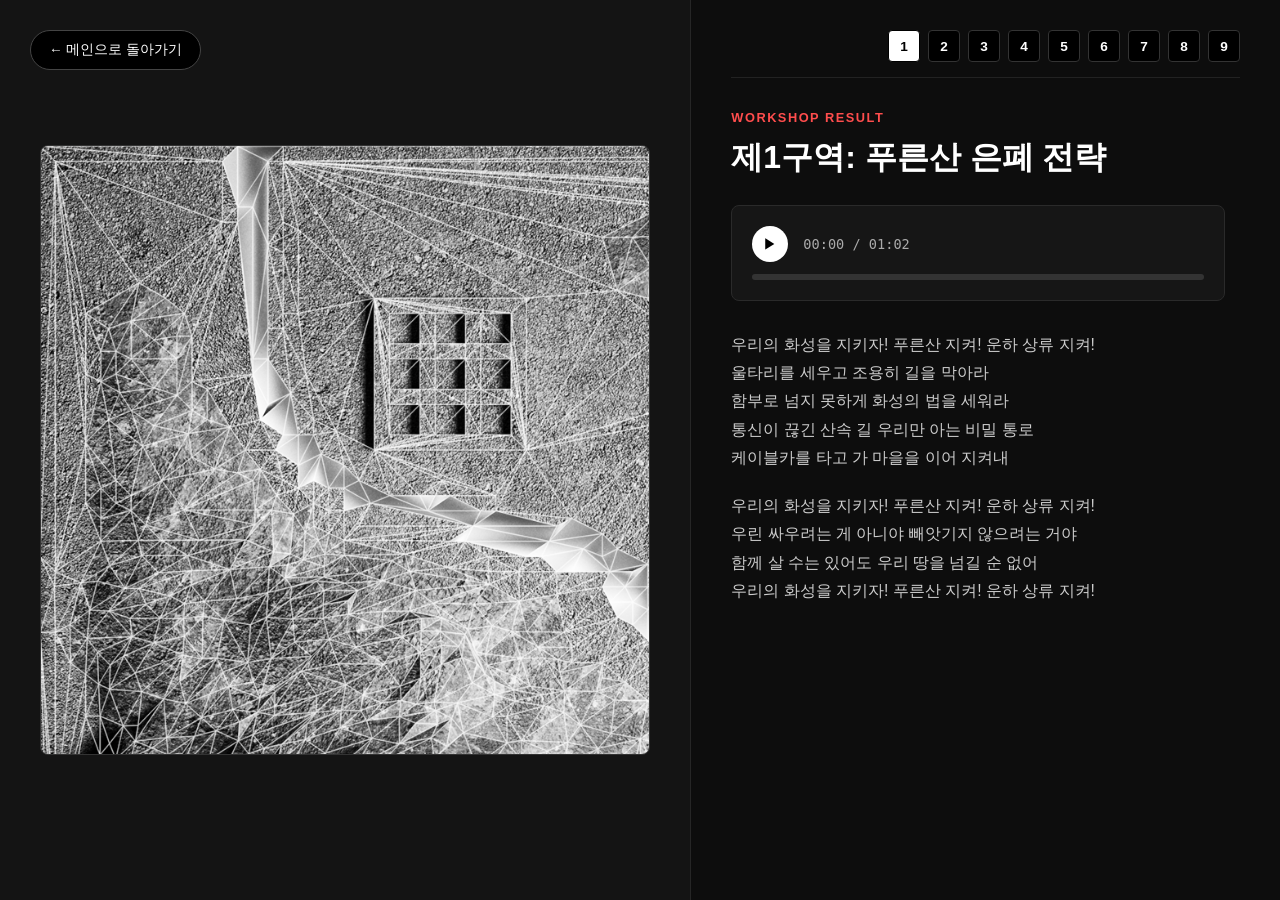
==== detail-1.html @ efb30dee "Initial commit" ====
<!DOCTYPE html>
<html lang="ko">
<head>
  <meta charset="UTF-8">
  <meta name="viewport" content="width=device-width, initial-scale=1.0">
  <title>붉은 별 수호연대 1구역</title>
  <link rel="stylesheet" href="detail-style.css">
</head>
<body>

  <div class="detail-container">
    
    <!-- 1. 좌측 영역: 작품 이미지 & 돌아가기 버튼 -->
    <div class="left-panel">
      <!-- 메인페이지 3(Workshop 그리드)으로 돌아가는 버튼 -->
      <a href="index.html#main-3" class="back-btn">← 메인으로 돌아가기</a>
      
 <div class="image-wrapper">
        <img src="images/work_A2.gif" alt="작품 A 결과물 이미지" class="artwork-img">
      </div>
    </div>

    <!-- 2. 우측 영역: A~I 퀵 버튼, 제목, 스크롤되는 설명, MP3 오디오 플레이어 -->
    <div class="right-panel">
      
      <!-- 상단 A~I 알파벳 퀵 이동 네비게이션 -->
      <nav class="quick-nav">
        <!-- 현재 보고 있는 페이지 버튼에 active 클래스를 부여합니다 -->
        <a href="detail-1.html" class="nav-letter active">1</a>
        <a href="detail-2.html" class="nav-letter">2</a>
        <a href="detail-3.html" class="nav-letter">3</a>
        <a href="detail-4.html" class="nav-letter">4</a>
        <a href="detail-5.html" class="nav-letter">5</a>
        <a href="detail-6.html" class="nav-letter">6</a>
        <a href="detail-7.html" class="nav-letter">7</a>
        <a href="detail-8.html" class="nav-letter">8</a>
        <a href="detail-9.html" class="nav-letter">9</a>
      </nav>

      <!-- 스크롤되는 상세 컨텐츠 영역 -->
      <div class="scroll-content">
        <span class="category-tag">WORKSHOP RESULT</span>
        <h1 class="artwork-title">제1구역: 푸른산 은폐 전략</h1>
        
        <!-- 커스텀 MP3 음악 플레이어 -->
          <div class="audio-player-box">
          <audio id="audioPlayer" src="audio/music_A.mp3" preload="metadata"></audio>

          <div class="player-controls">
            <button id="playBtn" class="play-btn">▶</button>
            <div class="time-display">
              <span id="currentTime">00:00</span> / <span id="duration">00:00</span>
            </div>
          </div>
          <div class="progress-container" id="progressContainer">
            <div class="progress-bar" id="progressBar"></div>
          </div>
        </div>

        <!-- 긴 텍스트 설명 내용 -->
        <div class="description-text">
          <p>
            우리의 화성을 지키자! 푸른산 지켜! 운하 상류 지켜! <br>
울타리를 세우고 조용히 길을 막아라 <br>
함부로 넘지 못하게 화성의 법을 세워라 <br>
통신이 끊긴 산속 길 우리만 아는 비밀 통로<br>
케이블카를 타고 가 마을을 이어 지켜내

          <p>
우리의 화성을 지키자! 푸른산 지켜! 운하 상류 지켜!<br>
우린 싸우려는 게 아니야 빼앗기지 않으려는 거야<br>
함께 살 수는 있어도 우리 땅을 넘길 순 없어<br>
우리의 화성을 지키자! 푸른산 지켜! 운하 상류 지켜! 
          </p>
        </div>

      </div>

    </div>

  </div>

  <script src="detail-script.js"></script>
</body>
</html>
---- detail-style.css ----
* {
  margin: 0;
  padding: 0;
  box-sizing: border-box;
}

body {
  font-family: -apple-system, BlinkMacSystemFont, "Segoe UI", Roboto, sans-serif;
  background-color: #0d0d0d;
  color: #ffffff;
  height: 100vh;
  overflow: hidden; /* 전체 창 스크롤 방지 (우측 내부 스크롤만 사용) */
}

/* 전체 2분할 레이아웃 */
.detail-container {
  display: flex;
  width: 100vw;
  height: 100vh;
}

/* ================= 1. 좌측 영역 ================= */
.left-panel {
  flex: 1.2;
  background-color: #141414;
  position: relative;
  display: flex;
  justify-content: center;
  align-items: center;
  padding: 40px;
  border-right: 1px solid #262626;
}

/* 왼쪽 상단 뒤로가기 버튼 */
.back-btn {
  position: absolute;
  top: 30px;
  left: 30px;
  color: #ffffff;
  background-color: #000000;
  border: 1px solid #444444;
  padding: 10px 18px;
  border-radius: 20px;
  text-decoration: none;
  font-size: 0.85rem;
  font-weight: 500;
  transition: all 0.2s ease;
  z-index: 10;
}

.back-btn:hover {
  background-color: #ffffff;
  color: #000000;
  border-color: #ffffff;
}

.image-wrapper {
  width: 100%;
  max-width: 650px;
  aspect-ratio: 1 / 1;
  border-radius: 8px;
  overflow: hidden;
  border: 1px solid #333333;
}

.artwork-img {
  width: 100%;
  height: 100%;
  object-fit: cover;
  display: block;
}

/* ================= 2. 우측 영역 ================= */
.right-panel {
  flex: 1;
  display: flex;
  flex-direction: column;
  padding: 30px 40px 40px;
  height: 100vh;
  background-color: #0d0d0d;
}

/* 우측 상단 A~I 퀵 버튼 스타일 */
.quick-nav {
  display: flex;
  gap: 8px;
  justify-content: flex-end;
  margin-bottom: 30px;
  padding-bottom: 15px;
  border-bottom: 1px solid #222222;
}

.nav-letter {
  display: inline-flex;
  justify-content: center;
  align-items: center;
  width: 32px;
  height: 32px;
  background-color: #000000;
  color: #ffffff;
  border: 1px solid #333333;
  border-radius: 4px;
  text-decoration: none;
  font-size: 0.85rem;
  font-weight: 600;
  transition: all 0.2s ease;
}

.nav-letter:hover {
  border-color: #888888;
}

/* 클릭/활성화 되었을 때: 흰색 배경 + 검은 테두리 + 검은 글씨 */
.nav-letter.active {
  background-color: #ffffff;
  color: #000000;
  border: 1px solid #000000;
}

/* 우측 스크롤되는 내용 영역 */
.scroll-content {
  flex: 1;
  overflow-y: auto;
  padding-right: 15px; /* 스크롤바 간격 */
}

/* 우측 내부 전용 커스텀 스크롤바 디자인 */
.scroll-content::-webkit-scrollbar {
  width: 6px;
}
.scroll-content::-webkit-scrollbar-track {
  background: #141414;
  border-radius: 3px;
}
.scroll-content::-webkit-scrollbar-thumb {
  background: #333333;
  border-radius: 3px;
}
.scroll-content::-webkit-scrollbar-thumb:hover {
  background: #555555;
}

.category-tag {
  font-size: 0.8rem;
  color: #ff4d4d;
  letter-spacing: 1.5px;
  font-weight: 600;
}

.artwork-title {
  font-size: 2rem;
  margin: 10px 0 25px;
  font-weight: 700;
}

/* ================= 3. MP3 오디오 플레이어 ================= */
.audio-player-box {
  background-color: #161616;
  border: 1px solid #2a2a2a;
  padding: 20px;
  border-radius: 8px;
  margin-bottom: 30px;
}

.player-controls {
  display: flex;
  align-items: center;
  gap: 15px;
  margin-bottom: 12px;
}

.play-btn {
  background-color: #ffffff;
  color: #000000;
  border: none;
  width: 36px;
  height: 36px;
  border-radius: 50%;
  font-size: 0.9rem;
  cursor: pointer;
  display: flex;
  justify-content: center;
  align-items: center;
  transition: transform 0.2s;
}

.play-btn:hover {
  transform: scale(1.08);
}

.time-display {
  font-size: 0.85rem;
  color: #aaa;
  font-family: monospace;
}

.progress-container {
  width: 100%;
  height: 6px;
  background-color: #333333;
  border-radius: 3px;
  cursor: pointer;
  overflow: hidden;
}

.progress-bar {
  width: 0%;
  height: 100%;
  background-color: #ff4d4d;
  transition: width 0.1s linear;
}

/* 설명 글 스타일 */
.description-text p {
  font-size: 0.98rem;
  line-height: 1.8;
  color: #cccccc;
  margin-bottom: 20px;
}

/* 모바일 반응형 처리 (화면 폭이 좁을 때 세로 배치) */
@media (max-width: 900px) {
  body {
    overflow: auto;
  }
  .detail-container {
    flex-direction: column;
    height: auto;
  }
  .left-panel, .right-panel {
    height: auto;
  }
  .left-panel {
    padding: 80px 20px 40px;
  }
  .scroll-content {
    overflow-y: visible;
  }
}
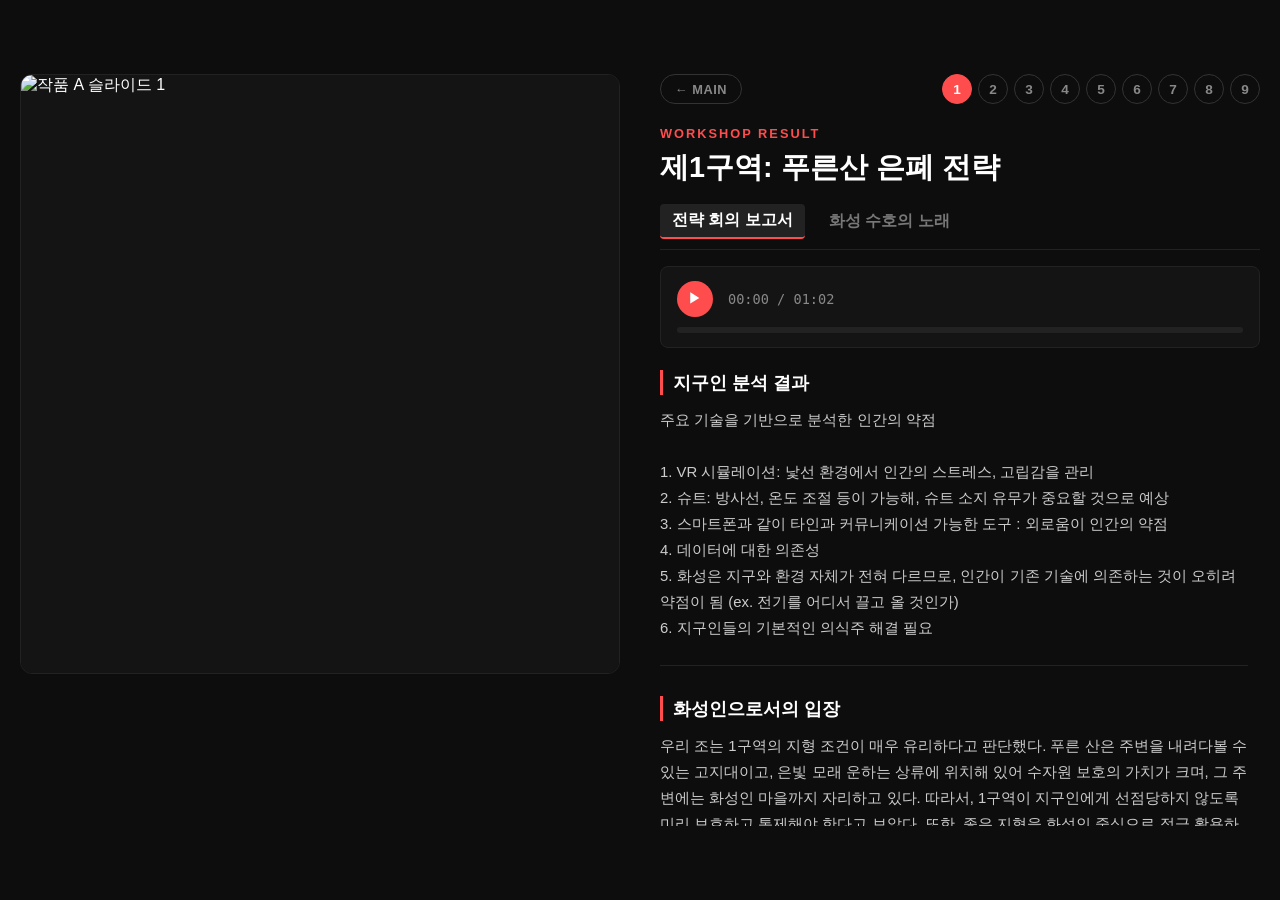
==== commit c78e6258: "0920 Sunday Update 0920 Sunday update" ====
--- a/detail-1.html
+++ b/detail-1.html
@@ -8,78 +8,128 @@
 </head>
 <body>
 
-  <div class="detail-container">
+<div class="detail-container">
     
-    <!-- 1. 좌측 영역: 작품 이미지 & 돌아가기 버튼 -->
+    <!-- 1. 좌측 영역: 3장 이미지 자동 슬라이더 -->
     <div class="left-panel">
-      <!-- 메인페이지 3(Workshop 그리드)으로 돌아가는 버튼 -->
-      <a href="index.html#main-3" class="back-btn">← 메인으로 돌아가기</a>
-      
- <div class="image-wrapper">
-        <img src="images/work_A2.gif" alt="작품 A 결과물 이미지" class="artwork-img">
+      <div class="image-wrapper">
+        <div class="detail-slide-frame">
+          <img src="images/work_A2.jpg" alt="작품 A 슬라이드 1" class="detail-slide-img active">
+          <img src="images/work_A3.jpg" alt="작품 A 슬라이드 2" class="detail-slide-img">
+          <img src="images/work_A4.jpg" alt="작품 A 슬라이드 3" class="detail-slide-img">
+        </div>
       </div>
     </div>
 
-    <!-- 2. 우측 영역: A~I 퀵 버튼, 제목, 스크롤되는 설명, MP3 오디오 플레이어 -->
+    <!-- 2. 우측 영역: 상단 퀵 네비게이션 + 메인 돌아가기 버튼, 제목, 오디오 플레이어, 탭 컨텐츠 -->
     <div class="right-panel">
       
-      <!-- 상단 A~I 알파벳 퀵 이동 네비게이션 -->
+      <!-- 상단 1~9 네비게이션 & 원형 MAIN 돌아가기 버튼 -->
       <nav class="quick-nav">
-        <!-- 현재 보고 있는 페이지 버튼에 active 클래스를 부여합니다 -->
-        <a href="detail-1.html" class="nav-letter active">1</a>
-        <a href="detail-2.html" class="nav-letter">2</a>
-        <a href="detail-3.html" class="nav-letter">3</a>
-        <a href="detail-4.html" class="nav-letter">4</a>
-        <a href="detail-5.html" class="nav-letter">5</a>
-        <a href="detail-6.html" class="nav-letter">6</a>
-        <a href="detail-7.html" class="nav-letter">7</a>
-        <a href="detail-8.html" class="nav-letter">8</a>
-        <a href="detail-9.html" class="nav-letter">9</a>
+        <a href="index.html#main-3" class="nav-btn-main">← MAIN</a>
+        <div class="nav-letters">
+          <a href="detail-1.html" class="nav-letter active">1</a>
+          <a href="detail-2.html" class="nav-letter">2</a>
+          <a href="detail-3.html" class="nav-letter">3</a>
+          <a href="detail-4.html" class="nav-letter">4</a>
+          <a href="detail-5.html" class="nav-letter">5</a>
+          <a href="detail-6.html" class="nav-letter">6</a>
+          <a href="detail-7.html" class="nav-letter">7</a>
+          <a href="detail-8.html" class="nav-letter">8</a>
+          <a href="detail-9.html" class="nav-letter">9</a>
+        </div>
       </nav>
 
-      <!-- 스크롤되는 상세 컨텐츠 영역 -->
-      <div class="scroll-content">
+      <!-- 작품 서브 태그 & 제목 -->
+      <div class="header-block">
         <span class="category-tag">WORKSHOP RESULT</span>
         <h1 class="artwork-title">제1구역: 푸른산 은폐 전략</h1>
+
+        <!-- 2개 탭 버튼 (전략 회의 보고서를 첫 번째로 순서 변경) -->
+        <div class="tab-menu">
+          <button class="tab-btn active" data-tab="tab-1">전략 회의 보고서</button>
+          <button class="tab-btn" data-tab="tab-2">화성 수호의 노래</button>
+        </div>
+      </div>
+
+      <!-- 공통 오디오 플레이어 -->
+      <div class="audio-player-box">
+        <audio id="audioPlayer" src="audio/music_A.mp3" preload="metadata"></audio>
         
-        <!-- 커스텀 MP3 음악 플레이어 -->
-          <div class="audio-player-box">
-          <audio id="audioPlayer" src="audio/music_A.mp3" preload="metadata"></audio>
+        <div class="player-controls">
+          <button id="playBtn" class="play-btn">▶</button>
+          <div class="time-display">
+            <span id="currentTime">00:00</span> / <span id="duration">00:00</span>
+          </div>
+        </div>
+        <div class="progress-container" id="progressContainer">
+          <div class="progress-bar" id="progressBar"></div>
+        </div>
+      </div>
 
-          <div class="player-controls">
-            <button id="playBtn" class="play-btn">▶</button>
-            <div class="time-display">
-              <span id="currentTime">00:00</span> / <span id="duration">00:00</span>
-            </div>
-          </div>
-          <div class="progress-container" id="progressContainer">
-            <div class="progress-bar" id="progressBar"></div>
+      <!-- 독립 스크롤 텍스트 컨텐츠 영역 -->
+      <div class="scroll-content">
+        
+        <!-- [첫 번째 탭 컨텐츠: 전략 회의 보고서] -->
+        <div id="tab-1" class="tab-content active">
+          <div class="text-block">
+            <h3 class="mid-title">지구인 분석 결과</h3>
+            <p class="description-text">
+              주요 기술을 기반으로 분석한 인간의 약점<br><br>
+              1. VR 시뮬레이션: 낯선 환경에서 인간의 스트레스, 고립감을 관리<br>
+              2. 슈트: 방사선, 온도 조절 등이 가능해, 슈트 소지 유무가 중요할 것으로 예상<br>
+              3. 스마트폰과 같이 타인과 커뮤니케이션 가능한 도구 : 외로움이 인간의 약점<br>
+              4. 데이터에 대한 의존성<br>
+              5. 화성은 지구와 환경 자체가 전혀 다르므로, 인간이 기존 기술에 의존하는 것이 오히려 약점이 됨 (ex. 전기를 어디서 끌고 올 것인가)<br>
+              6. 지구인들의 기본적인 의식주 해결 필요
+            </p>
+            
+            <hr class="section-divider">
+
+            <h3 class="mid-title">화성인으로서의 입장</h3>
+            <p class="description-text">
+              우리 조는 1구역의 지형 조건이 매우 유리하다고 판단했다. 푸른 산은 주변을 내려다볼 수 있는 고지대이고, 은빛 모래 운하는 상류에 위치해 있어 수자원 보호의 가치가 크며, 그 주변에는 화성인 마을까지 자리하고 있다. 따라서, 1구역이 지구인에게 선점당하지 않도록 미리 보호하고 통제해야 한다고 보았다. 또한, 좋은 지형을 화성인 중심으로 적극 활용하고자 한다.
+            </p>
+
+            <hr class="section-divider">
+
+            <h3 class="mid-title">전략명: 푸른산 은폐 전략</h3>
+            <p class="description-text">
+              푸른 산은 주변을 내려다볼 수 있는 고지대이기 때문에 감시 및 경계, 통제의 중심지로 활용될 수 있다. 이를 위해 지구인이 푸른 산과 화성인 마을, 은빛 모래 운하 상류에 함부로 접근하지 못하도록 막는 것을 전략의 목표로 세웠다.<br><br>
+
+              1. 푸른 산에 지구인이 접근하지 못하게 하기 위해 울타리 설치 및 관련 법 제정<br>
+              2. 지구인의 통신 장비와 관측 장비 설치 제한<br>
+              3. 화성인만 아는 산속 통로 및 케이블카 만들기 -> 은밀한 이동 및 통신 제한<br>
+              4. 은빛 모래 운하 상류의 오염 방지
+            </p>
           </div>
         </div>
 
-        <!-- 긴 텍스트 설명 내용 -->
-        <div class="description-text">
-          <p>
-            우리의 화성을 지키자! 푸른산 지켜! 운하 상류 지켜! <br>
-울타리를 세우고 조용히 길을 막아라 <br>
-함부로 넘지 못하게 화성의 법을 세워라 <br>
-통신이 끊긴 산속 길 우리만 아는 비밀 통로<br>
-케이블카를 타고 가 마을을 이어 지켜내
+        <!-- [두 번째 탭 컨텐츠: 화성 수호의 노래] -->
+        <div id="tab-2" class="tab-content">
+          <div class="text-block">
+            <h3 class="mid-title">곡 제목: 푸른산을 지켜라</h3>
+            <p class="lyrics-text">
+              우리의 화성을 지키자! 푸른산 지켜! 운하 상류 지켜!<br>
+              울타리를 세우고 조용히 길을 막아라<br>
+              함부로 넘지 못하게 화성의 법을 세워라<br>
+              통신이 끊긴 산속 길 우리만 아는 비밀 통로<br>
+              케이블카를 타고 가 마을을 이어 지켜내<br><br>
 
-          <p>
-우리의 화성을 지키자! 푸른산 지켜! 운하 상류 지켜!<br>
-우린 싸우려는 게 아니야 빼앗기지 않으려는 거야<br>
-함께 살 수는 있어도 우리 땅을 넘길 순 없어<br>
-우리의 화성을 지키자! 푸른산 지켜! 운하 상류 지켜! 
-          </p>
+              우리의 화성을 지키자! 푸른산 지켜! 운하 상류 지켜!<br>
+              우린 싸우려는 게 아니야 빼앗기지 않으려는 거야<br>
+              함께 살 수는 있어도 우리 땅을 넘길 순 없어<br>
+              우리의 화성을 지키자! 푸른산 지켜! 운하 상류 지켜!
+            </p>
+          </div>
         </div>
 
       </div>
 
     </div>
 
-  </div>
+</div>
 
-  <script src="detail-script.js"></script>
+<script src="detail-script.js"></script>
 </body>
 </html>
--- a/detail-style.css
+++ b/detail-style.css
@@ -8,180 +8,207 @@
   font-family: -apple-system, BlinkMacSystemFont, "Segoe UI", Roboto, sans-serif;
   background-color: #0d0d0d;
   color: #ffffff;
-  height: 100vh;
-  overflow: hidden; /* 전체 창 스크롤 방지 (우측 내부 스크롤만 사용) */
-}
-
-/* 전체 2분할 레이아웃 */
+  min-height: 100vh;
+  display: flex;
+  justify-content: center;
+  align-items: center;
+  overflow-x: hidden;
+}
+
+/* 전체 컨테이너 (상단 정렬로 좌측 이미지 위치 완전 고정) */
 .detail-container {
-  display: flex;
-  width: 100vw;
-  height: 100vh;
-}
-
-/* ================= 1. 좌측 영역 ================= */
+  display: grid;
+  grid-template-columns: 1fr 1fr;
+  width: 100%;
+  max-width: 1300px;
+  height: 88vh;
+  margin: 0 auto;
+  padding: 20px;
+  gap: 40px;
+  align-items: start;
+}
+
+/* ================= 1. 좌측 영역 (이미지 고정) ================= */
 .left-panel {
-  flex: 1.2;
+  width: 100%;
+  height: 100%;
+  display: flex;
+  align-items: flex-start;
+}
+
+.image-wrapper {
+  width: 100%;
+  aspect-ratio: 1 / 1; /* 1:1 정사각형 정비율 고정 */
+  max-height: 680px;
+  border-radius: 12px;
+  overflow: hidden;
+  border: 1px solid #222222;
+  position: relative;
+}
+
+.detail-slide-frame {
+  width: 100%;
+  height: 100%;
+  position: relative;
   background-color: #141414;
-  position: relative;
-  display: flex;
-  justify-content: center;
-  align-items: center;
-  padding: 40px;
-  border-right: 1px solid #262626;
-}
-
-/* 왼쪽 상단 뒤로가기 버튼 */
-.back-btn {
+}
+
+.detail-slide-img {
   position: absolute;
-  top: 30px;
-  left: 30px;
-  color: #ffffff;
-  background-color: #000000;
-  border: 1px solid #444444;
-  padding: 10px 18px;
-  border-radius: 20px;
+  top: 0;
+  left: 0;
+  width: 100%;
+  height: 100%;
+  object-fit: cover;
+  opacity: 0;
+  transition: opacity 0.8s ease-in-out; /* 2초 간격 0.8초 크로스페이드 */
+}
+
+.detail-slide-img.active {
+  opacity: 1;
+}
+
+/* ================= 2. 우측 영역 ================= */
+.right-panel {
+  display: flex;
+  flex-direction: column;
+  height: 100%;
+  overflow: hidden;
+}
+
+/* 상단 퀵 네비게이션 헤더 */
+.quick-nav {
+  display: flex;
+  justify-content: space-between;
+  align-items: center;
+  margin-bottom: 20px;
+}
+
+/* 1~9 버튼과 통일감을 주는 둥근 알약 형태의 MAIN 돌아가기 버튼 */
+.nav-btn-main {
+  display: inline-flex;
+  justify-content: center;
+  align-items: center;
+  height: 30px;
+  padding: 0 14px;
+  border-radius: 15px;
+  border: 1px solid #333333;
+  color: #888888;
   text-decoration: none;
-  font-size: 0.85rem;
-  font-weight: 500;
+  font-size: 0.8rem;
+  font-weight: 600;
+  letter-spacing: 0.5px;
   transition: all 0.2s ease;
-  z-index: 10;
-}
-
-.back-btn:hover {
+}
+
+.nav-btn-main:hover {
   background-color: #ffffff;
   color: #000000;
   border-color: #ffffff;
 }
 
-.image-wrapper {
-  width: 100%;
-  max-width: 650px;
-  aspect-ratio: 1 / 1;
-  border-radius: 8px;
-  overflow: hidden;
+/* 1~9 숫자 원형 버튼 그룹 */
+.nav-letters {
+  display: flex;
+  gap: 6px;
+}
+
+.nav-letter {
+  display: flex;
+  justify-content: center;
+  align-items: center;
+  width: 30px;
+  height: 30px;
+  border-radius: 50%;
   border: 1px solid #333333;
-}
-
-.artwork-img {
-  width: 100%;
-  height: 100%;
-  object-fit: cover;
-  display: block;
-}
-
-/* ================= 2. 우측 영역 ================= */
-.right-panel {
-  flex: 1;
-  display: flex;
-  flex-direction: column;
-  padding: 30px 40px 40px;
-  height: 100vh;
-  background-color: #0d0d0d;
-}
-
-/* 우측 상단 A~I 퀵 버튼 스타일 */
-.quick-nav {
-  display: flex;
-  gap: 8px;
-  justify-content: flex-end;
-  margin-bottom: 30px;
-  padding-bottom: 15px;
-  border-bottom: 1px solid #222222;
-}
-
-.nav-letter {
-  display: inline-flex;
-  justify-content: center;
-  align-items: center;
-  width: 32px;
-  height: 32px;
-  background-color: #000000;
-  color: #ffffff;
-  border: 1px solid #333333;
-  border-radius: 4px;
+  color: #888888;
   text-decoration: none;
   font-size: 0.85rem;
   font-weight: 600;
   transition: all 0.2s ease;
 }
 
-.nav-letter:hover {
-  border-color: #888888;
-}
-
-/* 클릭/활성화 되었을 때: 흰색 배경 + 검은 테두리 + 검은 글씨 */
+.nav-letter:hover,
 .nav-letter.active {
-  background-color: #ffffff;
-  color: #000000;
-  border: 1px solid #000000;
-}
-
-/* 우측 스크롤되는 내용 영역 */
-.scroll-content {
-  flex: 1;
-  overflow-y: auto;
-  padding-right: 15px; /* 스크롤바 간격 */
-}
-
-/* 우측 내부 전용 커스텀 스크롤바 디자인 */
-.scroll-content::-webkit-scrollbar {
-  width: 6px;
-}
-.scroll-content::-webkit-scrollbar-track {
-  background: #141414;
-  border-radius: 3px;
-}
-.scroll-content::-webkit-scrollbar-thumb {
-  background: #333333;
-  border-radius: 3px;
-}
-.scroll-content::-webkit-scrollbar-thumb:hover {
-  background: #555555;
-}
-
+  background-color: #ff4d4d;
+  color: #ffffff;
+  border-color: #ff4d4d;
+}
+
+/* 작품 헤더 & 타이틀 */
 .category-tag {
   font-size: 0.8rem;
+  letter-spacing: 2px;
   color: #ff4d4d;
-  letter-spacing: 1.5px;
   font-weight: 600;
 }
 
 .artwork-title {
-  font-size: 2rem;
-  margin: 10px 0 25px;
-  font-weight: 700;
-}
-
-/* ================= 3. MP3 오디오 플레이어 ================= */
+  font-size: 1.8rem;
+  font-weight: 800;
+  margin: 6px 0 16px 0;
+}
+
+/* 탭 버튼 메뉴 */
+.tab-menu {
+  display: flex;
+  gap: 12px;
+  border-bottom: 1px solid #222222;
+  margin-bottom: 16px;
+  padding-bottom: 10px;
+}
+
+.tab-btn {
+  background: none;
+  border: none;
+  color: #777777;
+  font-size: 1rem;
+  font-weight: 600;
+  cursor: pointer;
+  padding: 6px 12px;
+  border-radius: 4px;
+  transition: all 0.3s ease;
+}
+
+.tab-btn:hover {
+  color: #ffffff;
+}
+
+.tab-btn.active {
+  color: #ffffff;
+  background-color: #222222;
+  border-bottom: 2px solid #ff4d4d;
+}
+
+/* 고정 위치 오디오 플레이어 상자 */
 .audio-player-box {
-  background-color: #161616;
-  border: 1px solid #2a2a2a;
-  padding: 20px;
+  background-color: #141414;
+  border: 1px solid #222222;
   border-radius: 8px;
-  margin-bottom: 30px;
+  padding: 14px 16px;
+  margin-bottom: 16px;
 }
 
 .player-controls {
   display: flex;
   align-items: center;
   gap: 15px;
-  margin-bottom: 12px;
+  margin-bottom: 10px;
 }
 
 .play-btn {
-  background-color: #ffffff;
-  color: #000000;
+  background-color: #ff4d4d;
+  color: #ffffff;
   border: none;
   width: 36px;
   height: 36px;
   border-radius: 50%;
-  font-size: 0.9rem;
+  font-size: 0.85rem;
   cursor: pointer;
   display: flex;
   justify-content: center;
   align-items: center;
-  transition: transform 0.2s;
+  transition: transform 0.2s ease;
 }
 
 .play-btn:hover {
@@ -190,14 +217,14 @@
 
 .time-display {
   font-size: 0.85rem;
-  color: #aaa;
+  color: #888888;
   font-family: monospace;
 }
 
 .progress-container {
   width: 100%;
   height: 6px;
-  background-color: #333333;
+  background-color: #222222;
   border-radius: 3px;
   cursor: pointer;
   overflow: hidden;
@@ -210,30 +237,63 @@
   transition: width 0.1s linear;
 }
 
-/* 설명 글 스타일 */
-.description-text p {
-  font-size: 0.98rem;
-  line-height: 1.8;
+/* ================= 3. 하단 독립 스크롤 텍스트 컨텐츠 ================= */
+.scroll-content {
+  flex: 1;
+  overflow-y: auto;
+  padding-right: 12px;
+}
+
+.scroll-content::-webkit-scrollbar {
+  width: 4px;
+}
+
+.scroll-content::-webkit-scrollbar-thumb {
+  background-color: #333333;
+  border-radius: 2px;
+}
+
+.tab-content {
+  display: none;
+}
+
+.tab-content.active {
+  display: block;
+}
+
+.text-block {
+  display: flex;
+  flex-direction: column;
+  gap: 12px;
+}
+
+/* 중간제목 (곡 제목 및 세부 타이틀) */
+.mid-title {
+  font-size: 1.15rem;
+  font-weight: 700;
+  color: #ffffff;
+  border-left: 3px solid #ff4d4d;
+  padding-left: 10px;
+  margin-top: 6px;
+}
+
+.lyrics-text, .description-text {
+  font-size: 0.93rem;
+  line-height: 1.75;
   color: #cccccc;
-  margin-bottom: 20px;
-}
-
-/* 모바일 반응형 처리 (화면 폭이 좁을 때 세로 배치) */
+}
+
+/* 구분 가로줄 */
+.section-divider {
+  border: none;
+  border-top: 1px solid #222222;
+  margin: 12px 0;
+}
+
+/* 모바일 반응형 분기 */
 @media (max-width: 900px) {
-  body {
-    overflow: auto;
-  }
   .detail-container {
-    flex-direction: column;
+    grid-template-columns: 1fr;
     height: auto;
   }
-  .left-panel, .right-panel {
-    height: auto;
-  }
-  .left-panel {
-    padding: 80px 20px 40px;
-  }
-  .scroll-content {
-    overflow-y: visible;
-  }
 }
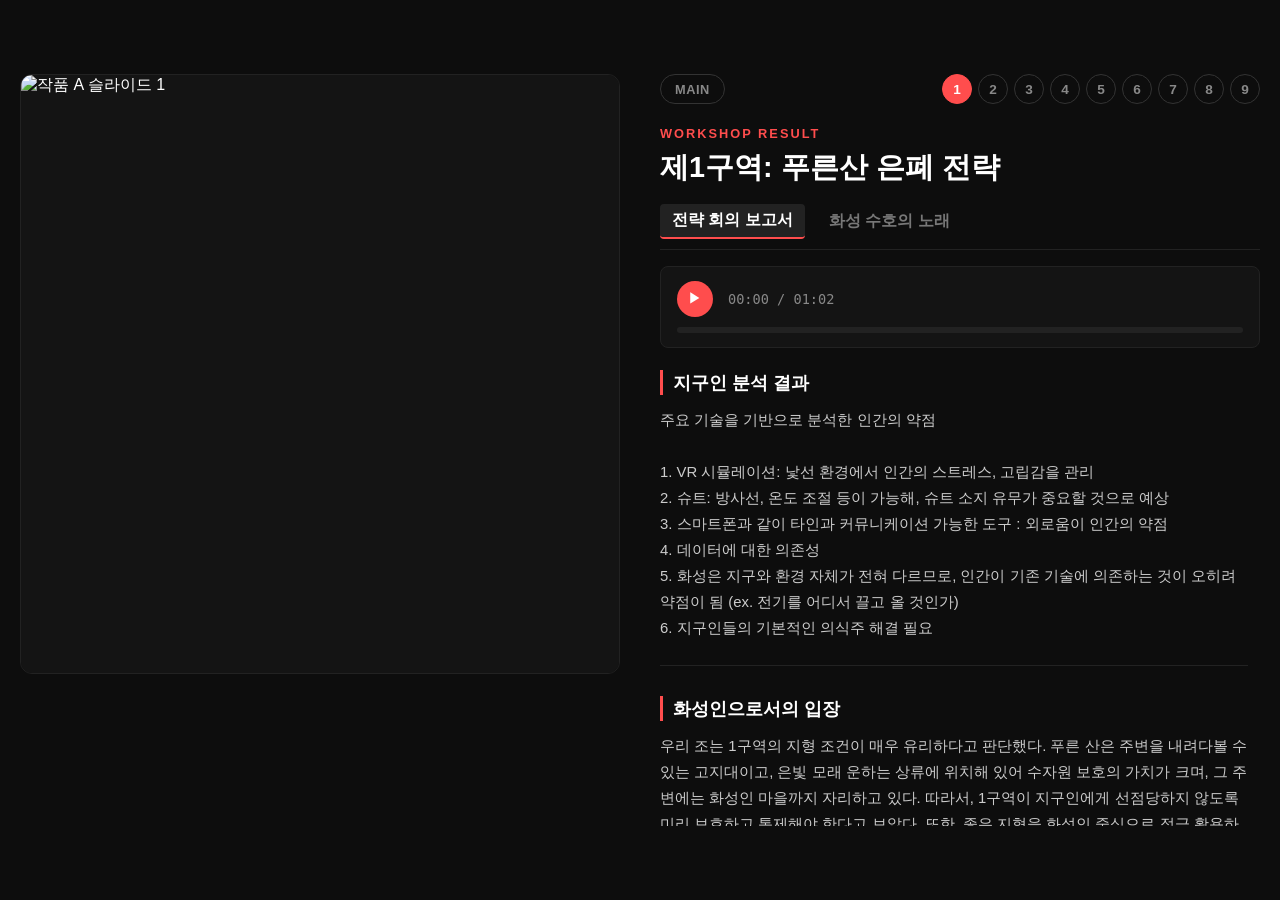
==== commit d9aa63f9: "0921_Update03" ====
--- a/detail-1.html
+++ b/detail-1.html
@@ -26,7 +26,7 @@
       
       <!-- 상단 1~9 네비게이션 & 원형 MAIN 돌아가기 버튼 -->
       <nav class="quick-nav">
-        <a href="index.html#main-3" class="nav-btn-main">← MAIN</a>
+        <a href="index.html#main-3" class="nav-btn-main">MAIN</a>
         <div class="nav-letters">
           <a href="detail-1.html" class="nav-letter active">1</a>
           <a href="detail-2.html" class="nav-letter">2</a>
